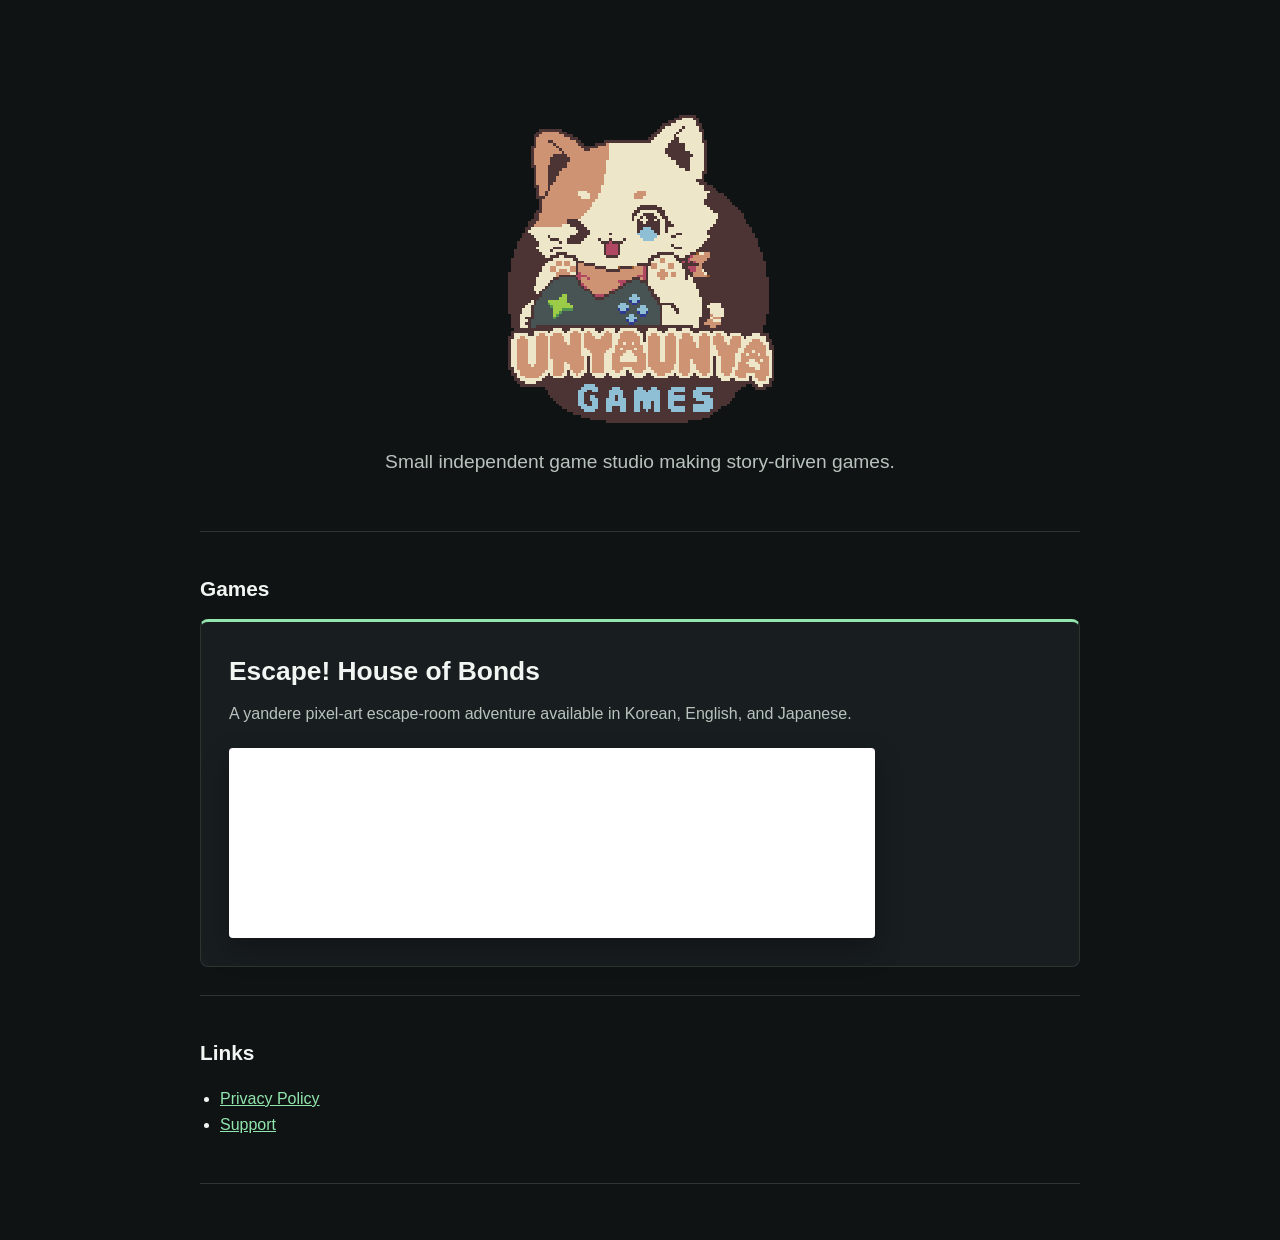
==== index.html @ 48a3f3ac "Bust stylesheet cache for Steam widget fix" ====
<!doctype html>
<html lang="ko">
<head>
  <meta charset="utf-8">
  <meta name="viewport" content="width=device-width, initial-scale=1">
  <title>UNYAUNYA GAMES</title>
  <link rel="stylesheet" href="style.css?v=a852442">
</head>
<body>
  <main class="page">
    <header class="hero">
      <img class="site-logo hero-logo" src="assets/logo.png" alt="UNYAUNYA GAMES">
      <h1 class="sr-only">UNYAUNYA GAMES</h1>
      <p class="lead">Small independent game studio making story-driven games.</p>
    </header>

    <section>
      <h2>Games</h2>
      <article class="game">
        <h3>Escape! House of Bonds</h3>
        <p class="game-description">A yandere pixel-art escape-room adventure available in Korean, English, and Japanese.</p>
        <div class="steam-embed">
          <iframe
            src="https://store.steampowered.com/widget/4719560/"
            title="Escape! House of Bonds on Steam"
            width="646"
            height="190"
            loading="lazy">
          </iframe>
        </div>
      </article>
    </section>

    <section>
      <h2>Links</h2>
      <ul class="links">
        <li><a href="privacy.html">Privacy Policy</a></li>
        <li><a href="support.html">Support</a></li>
      </ul>
    </section>
  </main>
</body>
</html>
---- style.css ----
:root {
  color-scheme: light dark;
  --bg: #101314;
  --panel: #181d1f;
  --text: #f2f6f3;
  --muted: #b9c3bd;
  --line: #2c3530;
  --accent: #91e6ad;
}

* {
  box-sizing: border-box;
}

body {
  margin: 0;
  min-height: 100vh;
  background: var(--bg);
  color: var(--text);
  font-family: -apple-system, BlinkMacSystemFont, "Segoe UI", sans-serif;
  line-height: 1.65;
}

.page {
  width: min(880px, calc(100% - 32px));
  margin: 0 auto;
  padding: 56px 0;
}

.hero {
  padding: 56px 0 40px;
  border-bottom: 1px solid var(--line);
  text-align: center;
}

.eyebrow,
.updated {
  color: var(--accent);
  font-size: 0.95rem;
  margin: 0 0 12px;
}

h1 {
  margin: 0 0 16px;
  font-size: clamp(2.3rem, 8vw, 5rem);
  line-height: 1.05;
}

.site-logo {
  display: block;
  width: min(280px, 100%);
  height: auto;
  image-rendering: pixelated;
  margin: 0 auto;
}

.hero-logo {
  margin: 0 auto 20px;
}

.sr-only {
  position: absolute;
  width: 1px;
  height: 1px;
  padding: 0;
  margin: -1px;
  overflow: hidden;
  clip: rect(0, 0, 0, 0);
  white-space: nowrap;
  border: 0;
}

.legal h1 {
  font-size: clamp(2rem, 6vw, 3.5rem);
}

h2 {
  margin: 40px 0 12px;
  font-size: 1.3rem;
}

h3 {
  margin: 0 0 8px;
}

p {
  margin: 0 0 14px;
  color: var(--muted);
}

.lead {
  max-width: 560px;
  margin-inline: auto;
  font-size: 1.2rem;
}

section {
  border-bottom: 1px solid var(--line);
  padding-bottom: 28px;
}

.game {
  background: var(--panel);
  border: 1px solid var(--line);
  border-top: 3px solid var(--accent);
  border-radius: 8px;
  padding: clamp(18px, 4vw, 28px);
}

.game h3 {
  font-size: clamp(1.35rem, 4vw, 1.65rem);
}

.game-description {
  max-width: 646px;
}

.steam-embed {
  width: min(646px, 100%);
  min-height: 190px;
  margin-top: 20px;
  overflow: hidden;
  border-radius: 4px;
  background: #282e39;
  box-shadow: 0 12px 28px rgb(0 0 0 / 28%);
}

.steam-embed iframe {
  display: block;
  width: 100%;
  height: 190px;
  border: 0;
  background: #282e39;
  color-scheme: dark;
}

.links {
  padding-left: 20px;
}

a {
  color: var(--accent);
}

nav {
  margin-bottom: 36px;
}
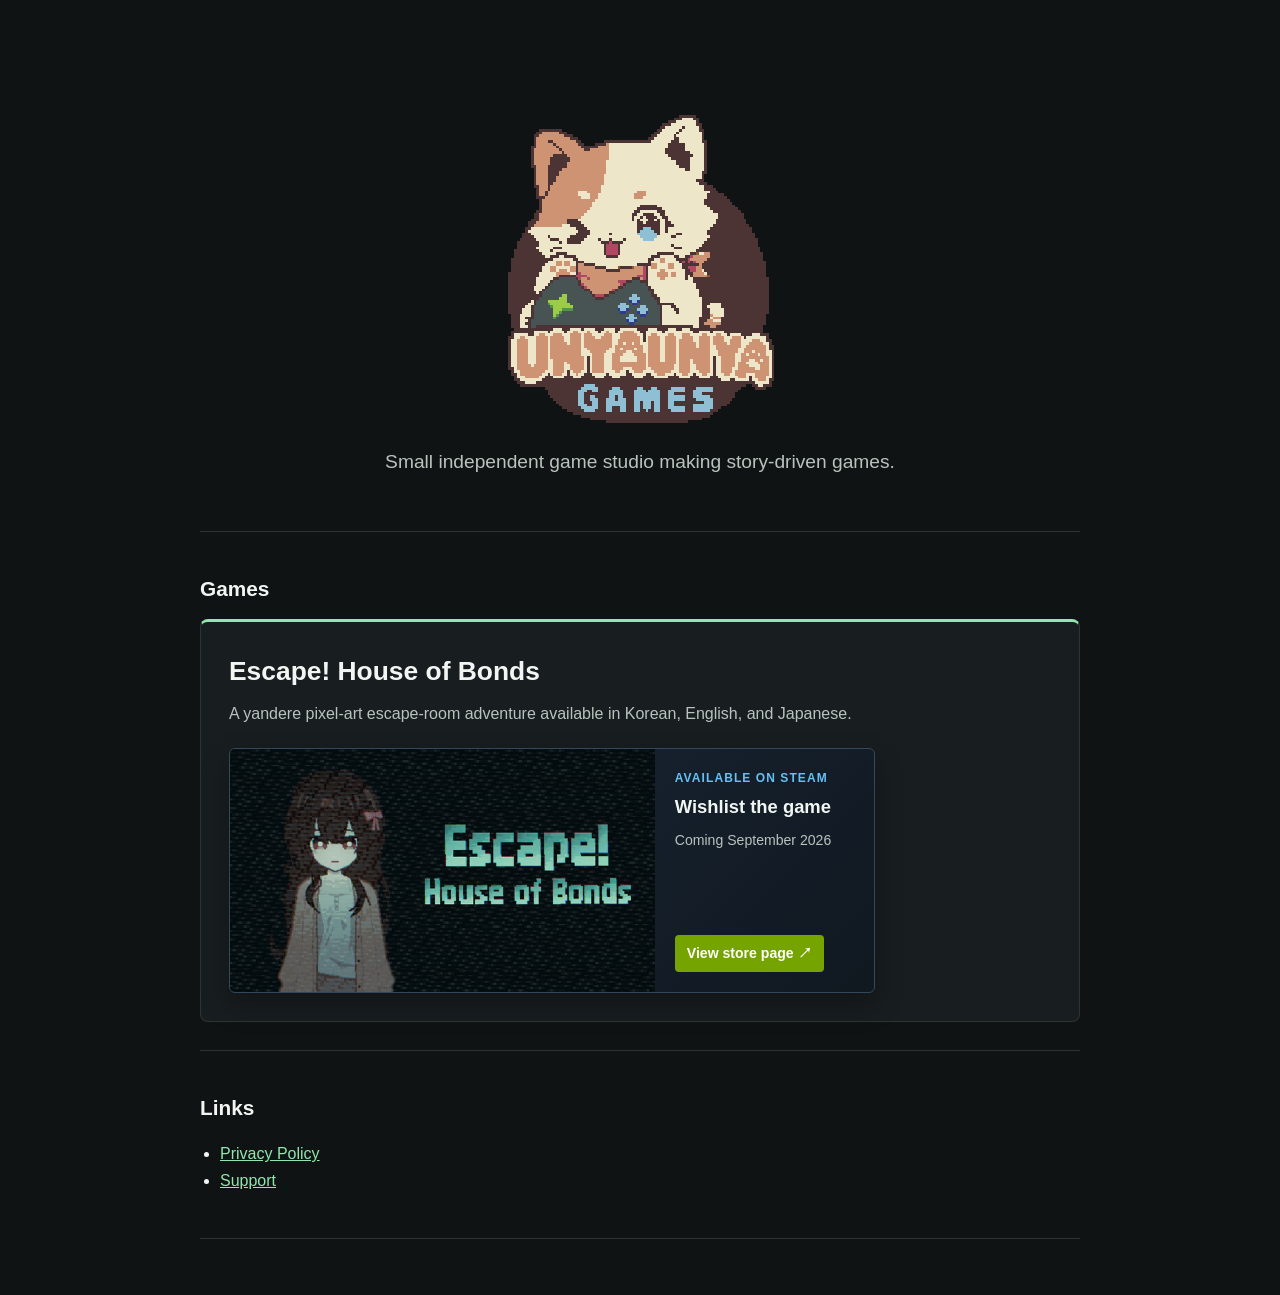
==== commit f0f817db: "Replace Steam iframe with native store card" ====
--- a/index.html
+++ b/index.html
@@ -4,7 +4,7 @@
   <meta charset="utf-8">
   <meta name="viewport" content="width=device-width, initial-scale=1">
   <title>UNYAUNYA GAMES</title>
-  <link rel="stylesheet" href="style.css?v=a852442">
+  <link rel="stylesheet" href="style.css?v=2">
 </head>
 <body>
   <main class="page">
@@ -19,15 +19,15 @@
       <article class="game">
         <h3>Escape! House of Bonds</h3>
         <p class="game-description">A yandere pixel-art escape-room adventure available in Korean, English, and Japanese.</p>
-        <div class="steam-embed">
-          <iframe
-            src="https://store.steampowered.com/widget/4719560/"
-            title="Escape! House of Bonds on Steam"
-            width="646"
-            height="190"
-            loading="lazy">
-          </iframe>
-        </div>
+        <a class="steam-card" href="https://store.steampowered.com/app/4719560/_" target="_blank" rel="noopener noreferrer">
+          <img src="assets/escape-house-of-bonds.jpg" alt="Escape! House of Bonds Steam artwork" width="616" height="353" loading="lazy">
+          <span class="steam-card-content">
+            <span class="steam-card-kicker">Available on Steam</span>
+            <span class="steam-card-title">Wishlist the game</span>
+            <span class="steam-card-release">Coming September 2026</span>
+            <span class="steam-card-action">View store page <span aria-hidden="true">↗</span></span>
+          </span>
+        </a>
       </article>
     </section>
 
--- a/style.css
+++ b/style.css
@@ -115,23 +115,91 @@
   max-width: 646px;
 }
 
-.steam-embed {
+.steam-card {
+  display: grid;
+  grid-template-columns: minmax(0, 1.55fr) minmax(190px, 0.8fr);
   width: min(646px, 100%);
-  min-height: 190px;
   margin-top: 20px;
   overflow: hidden;
-  border-radius: 4px;
-  background: #282e39;
+  border: 1px solid #35475b;
+  border-radius: 6px;
+  background: linear-gradient(135deg, #1b2838, #101820);
+  color: var(--text);
+  text-decoration: none;
   box-shadow: 0 12px 28px rgb(0 0 0 / 28%);
-}
-
-.steam-embed iframe {
+  transition: transform 160ms ease, border-color 160ms ease, box-shadow 160ms ease;
+}
+
+.steam-card:hover {
+  transform: translateY(-2px);
+  border-color: #66c0f4;
+  box-shadow: 0 16px 34px rgb(0 0 0 / 36%);
+}
+
+.steam-card:focus-visible {
+  outline: 3px solid var(--accent);
+  outline-offset: 3px;
+}
+
+.steam-card img {
   display: block;
   width: 100%;
-  height: 190px;
-  border: 0;
-  background: #282e39;
-  color-scheme: dark;
+  height: 100%;
+  min-height: 180px;
+  object-fit: cover;
+}
+
+.steam-card-content {
+  display: flex;
+  flex-direction: column;
+  align-items: flex-start;
+  padding: 20px;
+}
+
+.steam-card-kicker {
+  color: #66c0f4;
+  font-size: 0.75rem;
+  font-weight: 700;
+  letter-spacing: 0.09em;
+  text-transform: uppercase;
+}
+
+.steam-card-title {
+  margin-top: 4px;
+  font-size: 1.15rem;
+  font-weight: 700;
+}
+
+.steam-card-release {
+  margin-top: 6px;
+  color: var(--muted);
+  font-size: 0.88rem;
+}
+
+.steam-card-action {
+  margin-top: auto;
+  padding: 7px 12px;
+  border-radius: 4px;
+  background: #75a300;
+  color: #fff;
+  font-size: 0.88rem;
+  font-weight: 650;
+}
+
+@media (max-width: 620px) {
+  .steam-card {
+    grid-template-columns: 1fr;
+  }
+
+  .steam-card img {
+    height: auto;
+    min-height: 0;
+    aspect-ratio: 616 / 353;
+  }
+
+  .steam-card-content {
+    min-height: 160px;
+  }
 }
 
 .links {
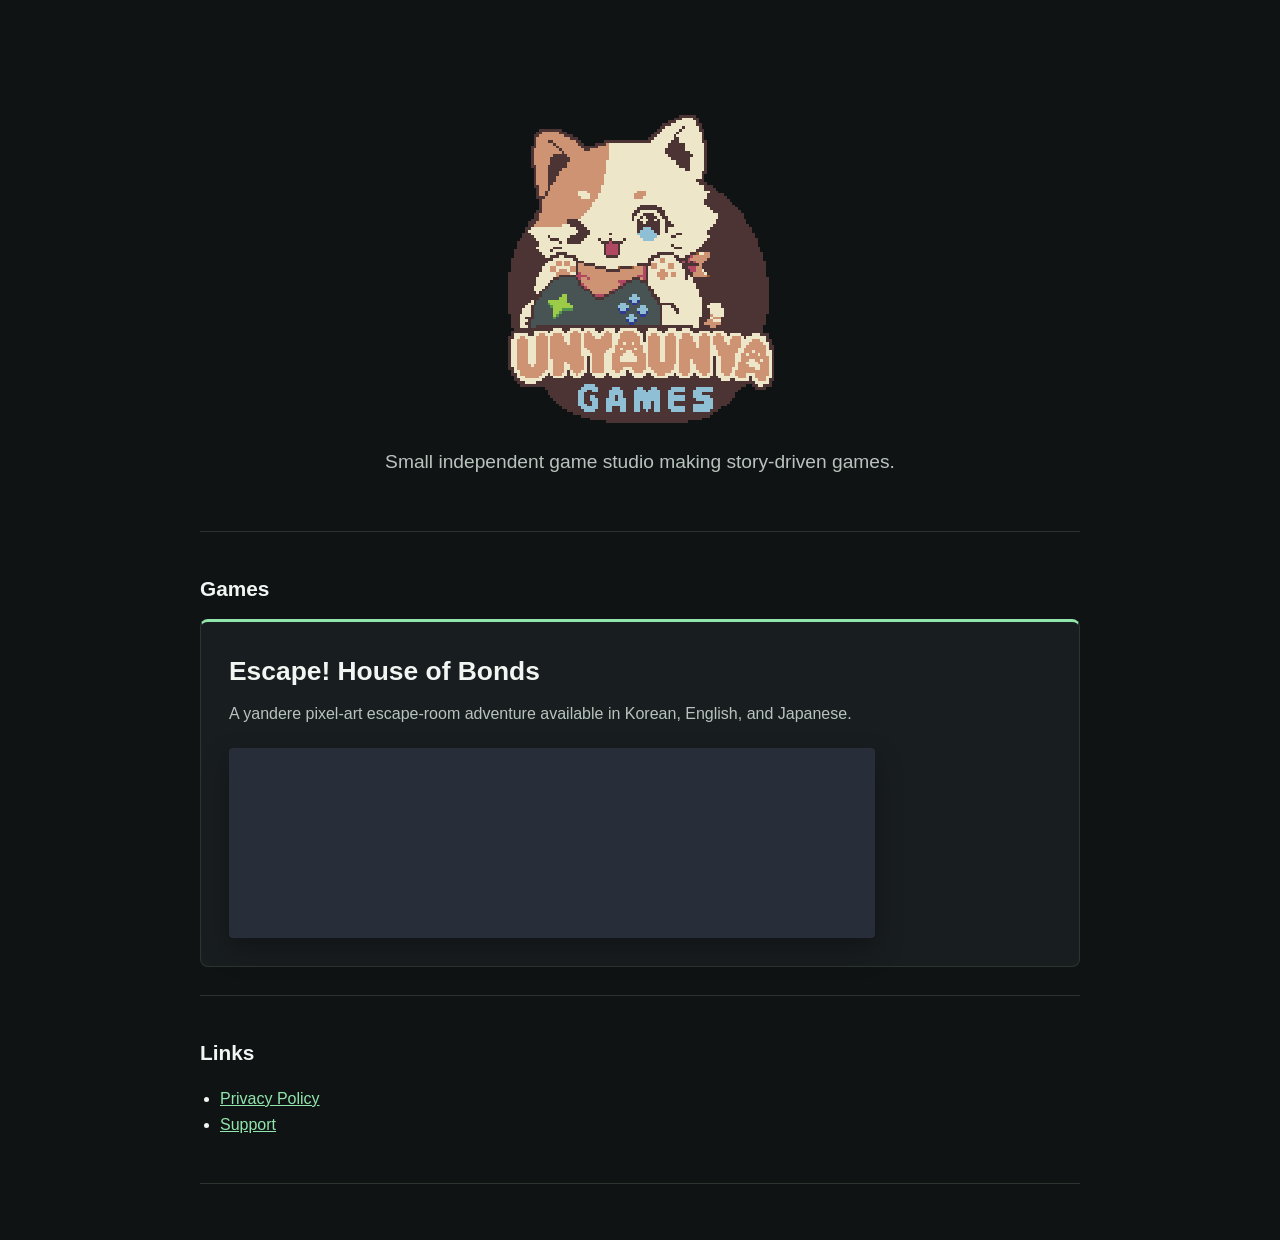
==== commit ec74da76: "Restore transparent Steam store widget" ====
--- a/index.html
+++ b/index.html
@@ -4,7 +4,7 @@
   <meta charset="utf-8">
   <meta name="viewport" content="width=device-width, initial-scale=1">
   <title>UNYAUNYA GAMES</title>
-  <link rel="stylesheet" href="style.css?v=2">
+  <link rel="stylesheet" href="style.css?v=3">
 </head>
 <body>
   <main class="page">
@@ -19,15 +19,16 @@
       <article class="game">
         <h3>Escape! House of Bonds</h3>
         <p class="game-description">A yandere pixel-art escape-room adventure available in Korean, English, and Japanese.</p>
-        <a class="steam-card" href="https://store.steampowered.com/app/4719560/_" target="_blank" rel="noopener noreferrer">
-          <img src="assets/escape-house-of-bonds.jpg" alt="Escape! House of Bonds Steam artwork" width="616" height="353" loading="lazy">
-          <span class="steam-card-content">
-            <span class="steam-card-kicker">Available on Steam</span>
-            <span class="steam-card-title">Wishlist the game</span>
-            <span class="steam-card-release">Coming September 2026</span>
-            <span class="steam-card-action">View store page <span aria-hidden="true">↗</span></span>
-          </span>
-        </a>
+        <div class="steam-embed">
+          <iframe
+            src="https://store.steampowered.com/widget/4719560/"
+            title="Escape! House of Bonds on Steam"
+            width="646"
+            height="190"
+            loading="lazy"
+            allowtransparency="true">
+          </iframe>
+        </div>
       </article>
     </section>
 
--- a/style.css
+++ b/style.css
@@ -115,91 +115,23 @@
   max-width: 646px;
 }
 
-.steam-card {
-  display: grid;
-  grid-template-columns: minmax(0, 1.55fr) minmax(190px, 0.8fr);
+.steam-embed {
   width: min(646px, 100%);
+  min-height: 190px;
   margin-top: 20px;
   overflow: hidden;
-  border: 1px solid #35475b;
-  border-radius: 6px;
-  background: linear-gradient(135deg, #1b2838, #101820);
-  color: var(--text);
-  text-decoration: none;
+  border-radius: 4px;
+  background: #282e39;
   box-shadow: 0 12px 28px rgb(0 0 0 / 28%);
-  transition: transform 160ms ease, border-color 160ms ease, box-shadow 160ms ease;
 }
 
-.steam-card:hover {
-  transform: translateY(-2px);
-  border-color: #66c0f4;
-  box-shadow: 0 16px 34px rgb(0 0 0 / 36%);
-}
-
-.steam-card:focus-visible {
-  outline: 3px solid var(--accent);
-  outline-offset: 3px;
-}
-
-.steam-card img {
+.steam-embed iframe {
   display: block;
   width: 100%;
-  height: 100%;
-  min-height: 180px;
-  object-fit: cover;
-}
-
-.steam-card-content {
-  display: flex;
-  flex-direction: column;
-  align-items: flex-start;
-  padding: 20px;
-}
-
-.steam-card-kicker {
-  color: #66c0f4;
-  font-size: 0.75rem;
-  font-weight: 700;
-  letter-spacing: 0.09em;
-  text-transform: uppercase;
-}
-
-.steam-card-title {
-  margin-top: 4px;
-  font-size: 1.15rem;
-  font-weight: 700;
-}
-
-.steam-card-release {
-  margin-top: 6px;
-  color: var(--muted);
-  font-size: 0.88rem;
-}
-
-.steam-card-action {
-  margin-top: auto;
-  padding: 7px 12px;
-  border-radius: 4px;
-  background: #75a300;
-  color: #fff;
-  font-size: 0.88rem;
-  font-weight: 650;
-}
-
-@media (max-width: 620px) {
-  .steam-card {
-    grid-template-columns: 1fr;
-  }
-
-  .steam-card img {
-    height: auto;
-    min-height: 0;
-    aspect-ratio: 616 / 353;
-  }
-
-  .steam-card-content {
-    min-height: 160px;
-  }
+  height: 190px;
+  border: 0;
+  background: transparent;
+  color-scheme: normal;
 }
 
 .links {
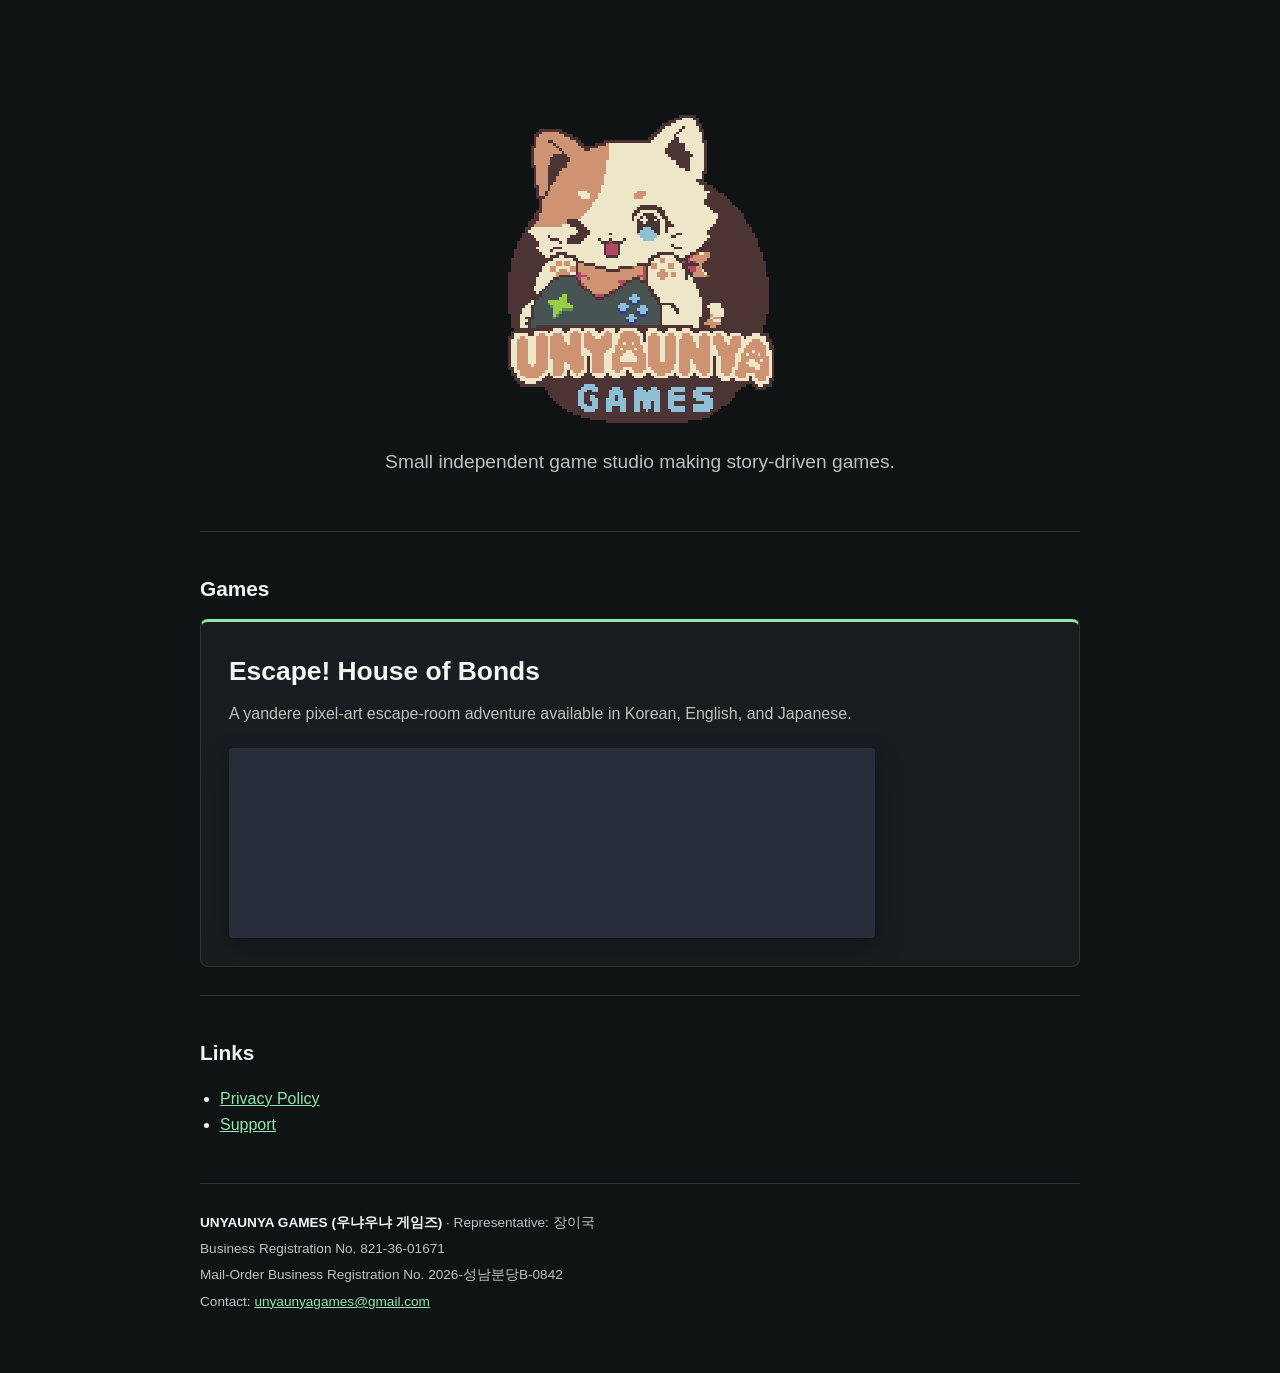
==== commit cd9bc0c8: "Add business details and site favicon" ====
--- a/index.html
+++ b/index.html
@@ -4,7 +4,8 @@
   <meta charset="utf-8">
   <meta name="viewport" content="width=device-width, initial-scale=1">
   <title>UNYAUNYA GAMES</title>
-  <link rel="stylesheet" href="style.css?v=3">
+  <link rel="icon" type="image/png" href="assets/logo.png">
+  <link rel="stylesheet" href="style.css?v=4">
 </head>
 <body>
   <main class="page">
@@ -39,6 +40,13 @@
         <li><a href="support.html">Support</a></li>
       </ul>
     </section>
+
+    <footer class="business-info" aria-label="Business information">
+      <p><strong>UNYAUNYA GAMES (우냐우냐 게임즈)</strong> · Representative: 장이국</p>
+      <p>Business Registration No. 821-36-01671</p>
+      <p>Mail-Order Business Registration No. 2026-성남분당B-0842</p>
+      <p>Contact: <a href="mailto:unyaunyagames@gmail.com">unyaunyagames@gmail.com</a></p>
+    </footer>
   </main>
 </body>
 </html>
--- a/style.css
+++ b/style.css
@@ -145,3 +145,16 @@
 nav {
   margin-bottom: 36px;
 }
+
+.business-info {
+  padding-top: 28px;
+  font-size: 0.85rem;
+}
+
+.business-info p {
+  margin-bottom: 4px;
+}
+
+.business-info strong {
+  color: var(--text);
+}
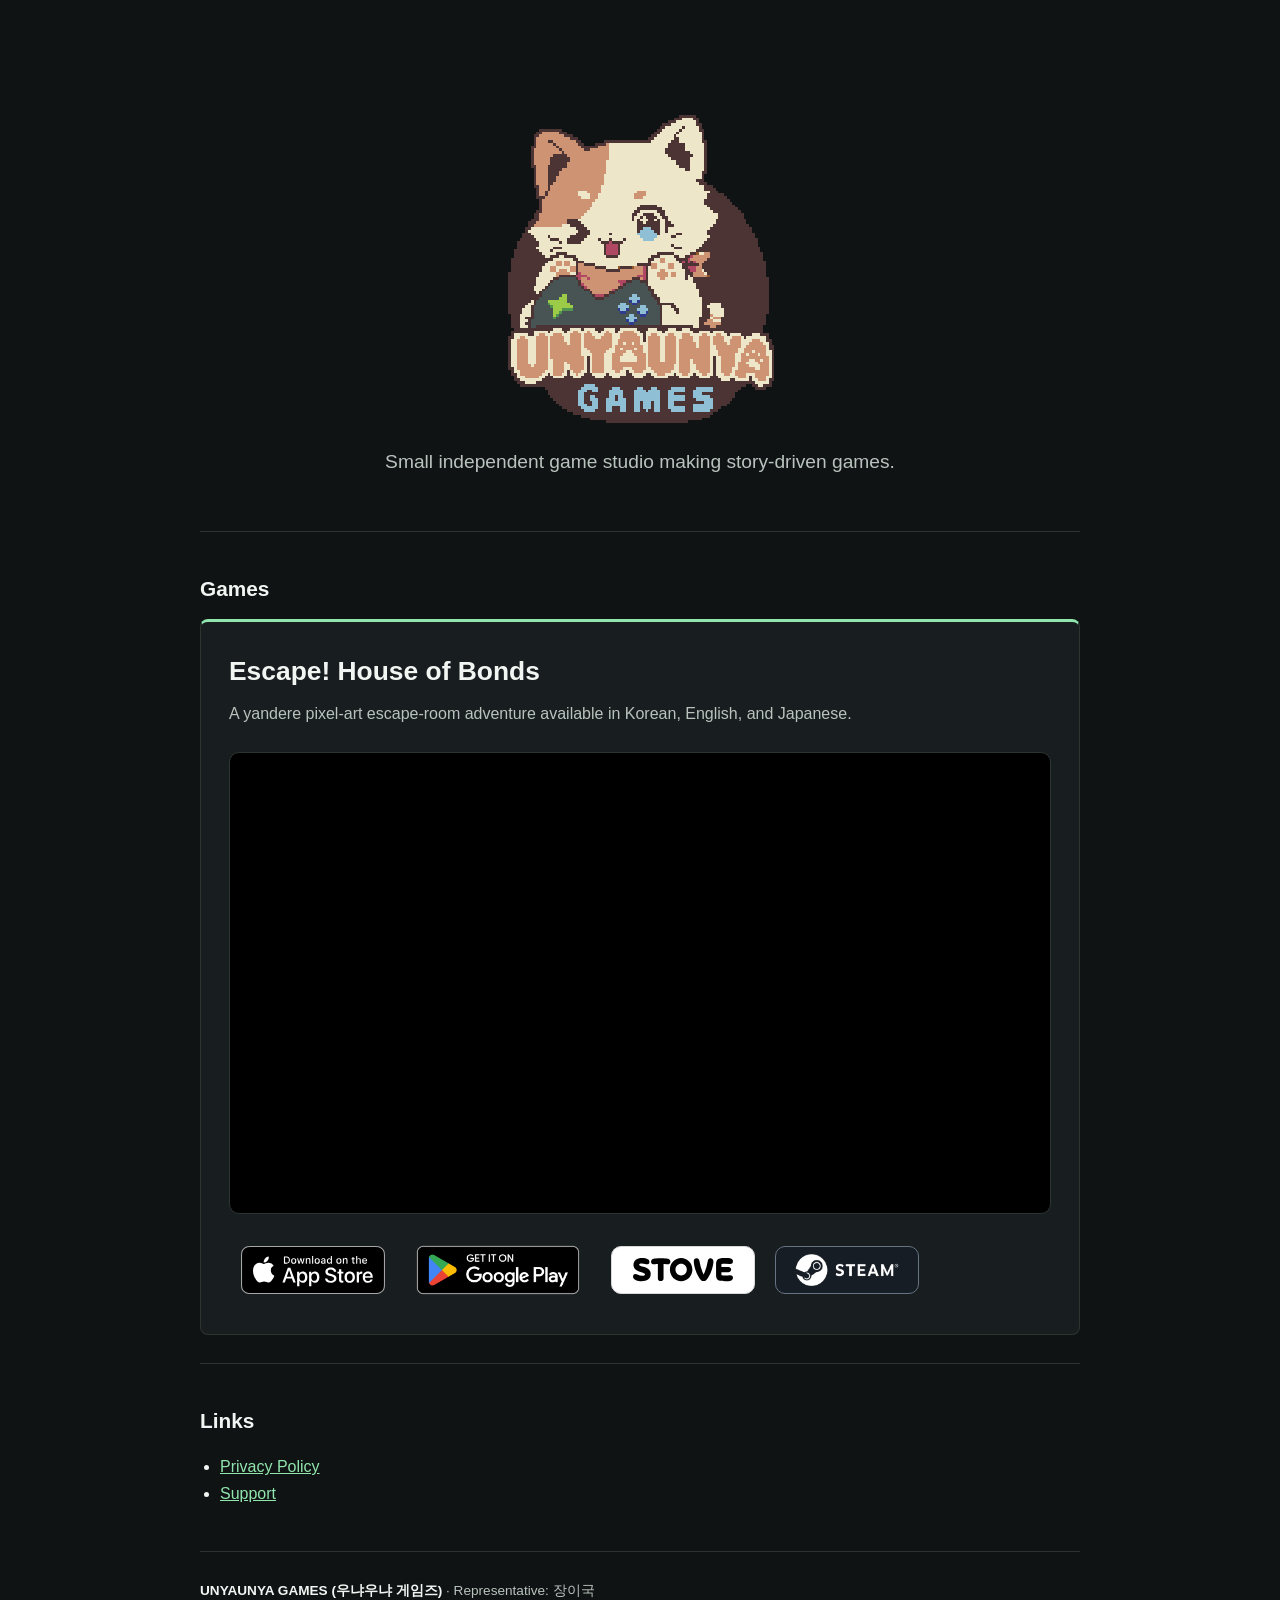
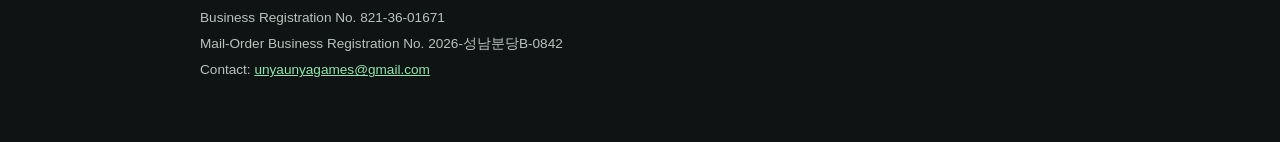
==== commit 55a560c6: "Add game trailer and store download buttons" ====
--- a/index.html
+++ b/index.html
@@ -5,7 +5,7 @@
   <meta name="viewport" content="width=device-width, initial-scale=1">
   <title>UNYAUNYA GAMES</title>
   <link rel="icon" type="image/png" href="assets/logo.png">
-  <link rel="stylesheet" href="style.css?v=4">
+  <link rel="stylesheet" href="style.css?v=12">
 </head>
 <body>
   <main class="page">
@@ -20,15 +20,31 @@
       <article class="game">
         <h3>Escape! House of Bonds</h3>
         <p class="game-description">A yandere pixel-art escape-room adventure available in Korean, English, and Japanese.</p>
-        <div class="steam-embed">
+        <div class="trailer">
           <iframe
-            src="https://store.steampowered.com/widget/4719560/"
-            title="Escape! House of Bonds on Steam"
-            width="646"
-            height="190"
+            src="https://www.youtube-nocookie.com/embed/Ct5GcwSQ2rg"
+            title="Escape! House of Bonds — Official Trailer"
+            width="800"
+            height="450"
             loading="lazy"
-            allowtransparency="true">
+            referrerpolicy="strict-origin-when-cross-origin"
+            allow="accelerometer; autoplay; clipboard-write; encrypted-media; gyroscope; picture-in-picture; web-share"
+            allowfullscreen>
           </iframe>
+        </div>
+        <div class="store-links">
+        <a class="app-store-badge" href="https://apps.apple.com/kr/app/탈출-인연의집/id6776552317" aria-label="Download Escape! House of Bonds on the App Store">
+          <img src="assets/app-store-badge.svg" alt="Download on the App Store" width="180" height="60">
+        </a>
+        <a class="google-play-badge" href="https://play.google.com/store/apps/details?id=com.unyaunyagames.escape" aria-label="Get Escape! House of Bonds on Google Play">
+          <img src="assets/google-play-badge.png" alt="Get it on Google Play" width="233" height="90">
+        </a>
+        <a class="stove-link" href="https://store.onstove.com/ko/games/105653" aria-label="View Escape! House of Bonds on STOVE">
+          <img src="assets/stove-logo.svg" alt="STOVE" width="120" height="28">
+        </a>
+        <a class="steam-link" href="https://store.steampowered.com/app/4719560/" aria-label="View Escape! House of Bonds on Steam">
+          <img src="assets/steam-logo.png" alt="Steam" width="135" height="40">
+        </a>
         </div>
       </article>
     </section>
--- a/style.css
+++ b/style.css
@@ -115,23 +115,116 @@
   max-width: 646px;
 }
 
-.steam-embed {
-  width: min(646px, 100%);
-  min-height: 190px;
-  margin-top: 20px;
+.store-links {
+  display: flex;
+  flex-wrap: wrap;
+  align-items: center;
+  gap: 24px 20px;
+  padding: 12px;
+}
+
+.trailer {
+  width: 100%;
+  aspect-ratio: 16 / 9;
+  margin: 24px 0 20px;
   overflow: hidden;
-  border-radius: 4px;
-  background: #282e39;
-  box-shadow: 0 12px 28px rgb(0 0 0 / 28%);
-}
-
-.steam-embed iframe {
+  border: 1px solid var(--line);
+  border-radius: 10px;
+  background: #000;
+}
+
+.trailer iframe {
   display: block;
   width: 100%;
-  height: 190px;
+  height: 100%;
   border: 0;
-  background: transparent;
-  color-scheme: normal;
+}
+
+
+
+.stove-link {
+  display: flex;
+  align-items: center;
+  justify-content: center;
+  width: 144px;
+  min-height: 48px;
+  padding: 6px 16px;
+  border: 1px solid #d8d8d8;
+  border-radius: 10px;
+  background: #fff;
+  color: #ff855e;
+  text-decoration: none;
+}
+
+.stove-link:hover {
+  background: #eee;
+}
+
+.stove-link:focus-visible {
+  outline: 3px solid var(--accent);
+  outline-offset: 5px;
+}
+
+.stove-link img {
+  display: block;
+  width: 100px;
+  height: auto;
+}
+
+.app-store-badge {
+  display: inline-block;
+  border-radius: 10px;
+}
+
+.app-store-badge img {
+  display: block;
+  width: 144px;
+  height: auto;
+}
+
+.google-play-badge {
+  display: inline-block;
+  flex-shrink: 0;
+  margin-block: -12px;
+  border-radius: 10px;
+}
+
+.google-play-badge img {
+  display: block;
+  width: 186px;
+  height: auto;
+}
+
+.app-store-badge:focus-visible,
+.google-play-badge:focus-visible {
+  outline: 3px solid var(--accent);
+  outline-offset: 5px;
+}
+
+.steam-link {
+  display: flex;
+  align-items: center;
+  justify-content: center;
+  width: 144px;
+  min-height: 48px;
+  border: 1px solid #657382;
+  border-radius: 10px;
+  background: #171d25;
+}
+
+.steam-link:hover {
+  background: #263545;
+}
+
+.steam-link:focus-visible {
+  outline: 3px solid var(--accent);
+  outline-offset: 5px;
+}
+
+.steam-link img {
+  display: block;
+  width: 108px;
+  height: auto;
 }
 
 .links {
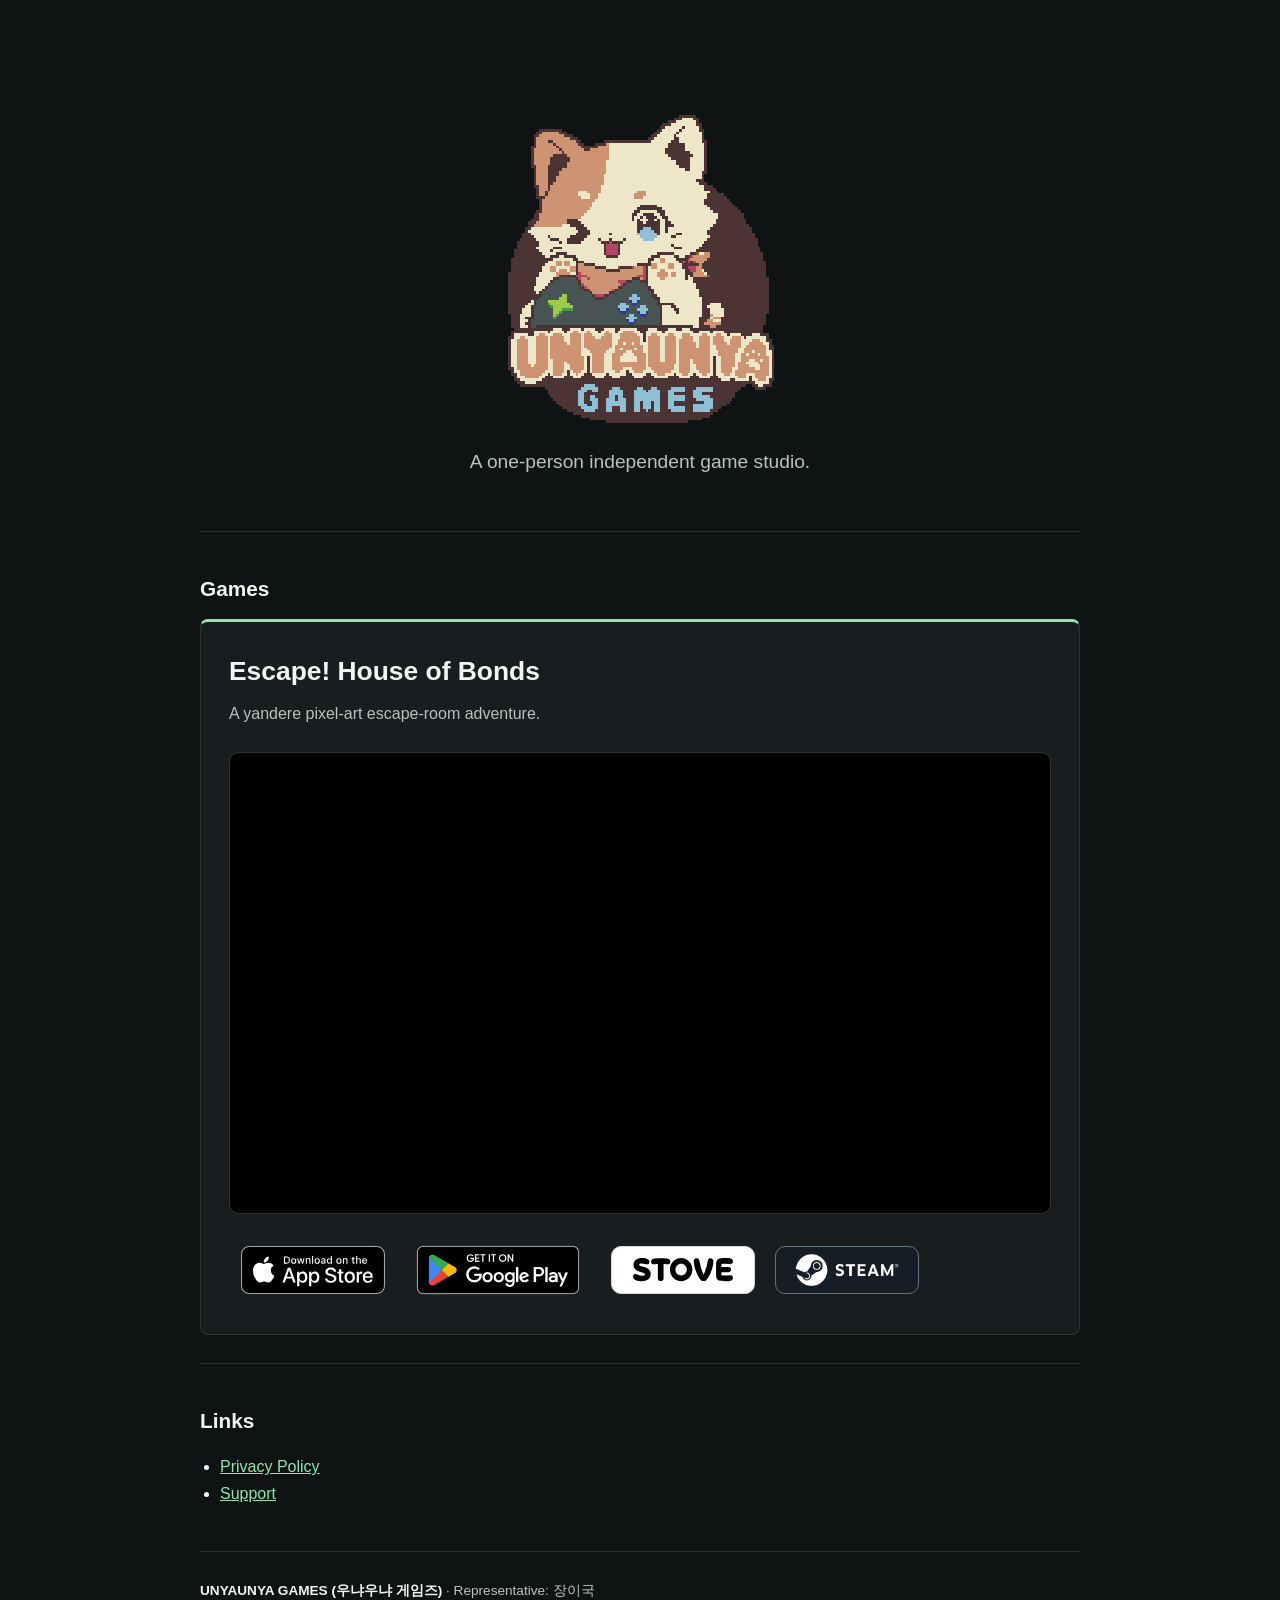
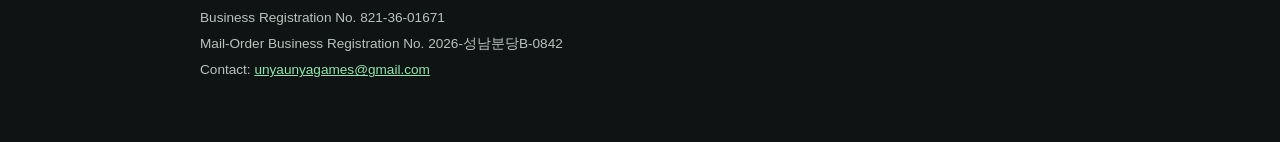
==== commit 651a3c79: "Update studio and game descriptions" ====
--- a/index.html
+++ b/index.html
@@ -12,14 +12,14 @@
     <header class="hero">
       <img class="site-logo hero-logo" src="assets/logo.png" alt="UNYAUNYA GAMES">
       <h1 class="sr-only">UNYAUNYA GAMES</h1>
-      <p class="lead">Small independent game studio making story-driven games.</p>
+      <p class="lead">A one-person independent game studio.</p>
     </header>
 
     <section>
       <h2>Games</h2>
       <article class="game">
         <h3>Escape! House of Bonds</h3>
-        <p class="game-description">A yandere pixel-art escape-room adventure available in Korean, English, and Japanese.</p>
+        <p class="game-description">A yandere pixel-art escape-room adventure.</p>
         <div class="trailer">
           <iframe
             src="https://www.youtube-nocookie.com/embed/Ct5GcwSQ2rg"
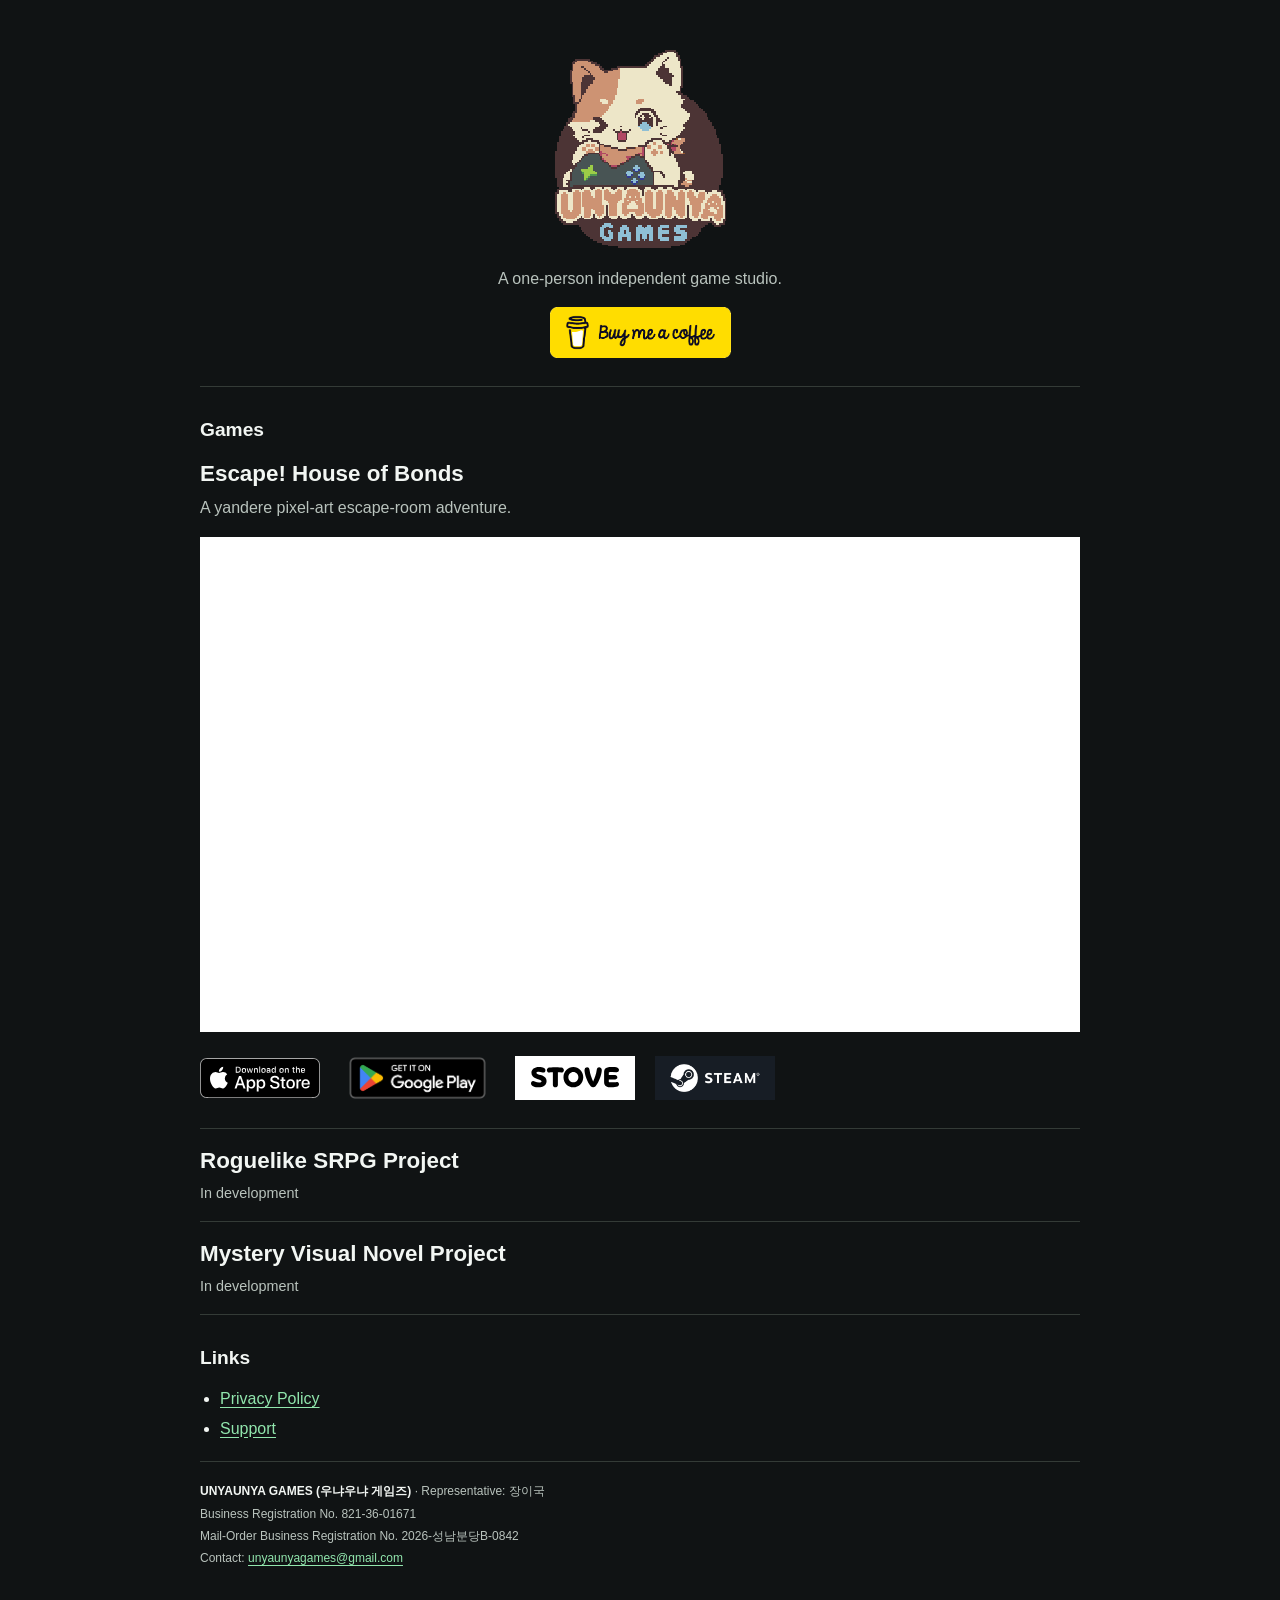
==== commit a1840618: "Add studio support link and upcoming projects" ====
--- a/index.html
+++ b/index.html
@@ -4,19 +4,40 @@
   <meta charset="utf-8">
   <meta name="viewport" content="width=device-width, initial-scale=1">
   <title>UNYAUNYA GAMES</title>
+  <meta name="description" content="우냐우냐 게임즈는 1인 인디 게임 스튜디오입니다.">
+  <link rel="canonical" href="https://unyaunyagames.com/">
+  <meta property="og:type" content="website">
+  <meta property="og:site_name" content="UNYAUNYA GAMES">
+  <meta property="og:title" content="UNYAUNYA GAMES">
+  <meta property="og:description" content="우냐우냐 게임즈는 1인 인디 게임 스튜디오입니다.">
+  <meta property="og:url" content="https://unyaunyagames.com/">
+  <meta property="og:image" content="https://unyaunyagames.com/assets/logo.png">
+  <meta property="og:image:type" content="image/png">
+  <meta property="og:image:width" content="100">
+  <meta property="og:image:height" content="112">
+  <meta property="og:image:alt" content="UNYAUNYA GAMES 로고">
+  <meta name="twitter:card" content="summary">
+  <meta name="twitter:title" content="UNYAUNYA GAMES">
+  <meta name="twitter:description" content="우냐우냐 게임즈는 1인 인디 게임 스튜디오입니다.">
+  <meta name="twitter:image" content="https://unyaunyagames.com/assets/logo.png">
+  <meta name="twitter:image:alt" content="UNYAUNYA GAMES 로고">
   <link rel="icon" type="image/png" href="assets/logo.png">
-  <link rel="stylesheet" href="style.css?v=12">
+  <link rel="stylesheet" href="style.css?v=17">
 </head>
 <body>
   <main class="page">
     <header class="hero">
-      <img class="site-logo hero-logo" src="assets/logo.png" alt="UNYAUNYA GAMES">
+      <img class="site-logo" src="assets/logo.png" alt="UNYAUNYA GAMES" width="100" height="112">
       <h1 class="sr-only">UNYAUNYA GAMES</h1>
       <p class="lead">A one-person independent game studio.</p>
+      <a class="coffee-link" href="https://buymeacoffee.com/unyaunyagames" target="_blank" rel="noopener noreferrer">
+        <img src="assets/buy-me-a-coffee.png" alt="Buy me a coffee" width="545" height="153">
+        <span class="sr-only"> (opens in a new tab)</span>
+      </a>
     </header>
 
-    <section>
-      <h2>Games</h2>
+    <section class="games" aria-labelledby="games-heading">
+      <h2 id="games-heading">Games</h2>
       <article class="game">
         <h3>Escape! House of Bonds</h3>
         <p class="game-description">A yandere pixel-art escape-room adventure.</p>
@@ -47,11 +68,19 @@
         </a>
         </div>
       </article>
+      <article class="game upcoming-game">
+        <h3>Roguelike SRPG Project</h3>
+        <p class="game-status">In development</p>
+      </article>
+      <article class="game upcoming-game">
+        <h3>Mystery Visual Novel Project</h3>
+        <p class="game-status">In development</p>
+      </article>
     </section>
 
-    <section>
+    <section class="site-links">
       <h2>Links</h2>
-      <ul class="links">
+      <ul>
         <li><a href="privacy.html">Privacy Policy</a></li>
         <li><a href="support.html">Support</a></li>
       </ul>
--- a/style.css
+++ b/style.css
@@ -1,10 +1,9 @@
 :root {
-  color-scheme: light dark;
+  color-scheme: dark;
   --bg: #101314;
-  --panel: #181d1f;
   --text: #f2f6f3;
   --muted: #b9c3bd;
-  --line: #2c3530;
+  --line: #343b37;
   --accent: #91e6ad;
 }
 
@@ -14,48 +13,30 @@
 
 body {
   margin: 0;
-  min-height: 100vh;
   background: var(--bg);
   color: var(--text);
   font-family: -apple-system, BlinkMacSystemFont, "Segoe UI", sans-serif;
-  line-height: 1.65;
+  line-height: 1.6;
 }
 
 .page {
   width: min(880px, calc(100% - 32px));
   margin: 0 auto;
-  padding: 56px 0;
+  padding: 32px 0;
 }
 
 .hero {
-  padding: 56px 0 40px;
+  padding: 16px 0 28px;
+  text-align: center;
   border-bottom: 1px solid var(--line);
-  text-align: center;
-}
-
-.eyebrow,
-.updated {
-  color: var(--accent);
-  font-size: 0.95rem;
-  margin: 0 0 12px;
-}
-
-h1 {
-  margin: 0 0 16px;
-  font-size: clamp(2.3rem, 8vw, 5rem);
-  line-height: 1.05;
 }
 
 .site-logo {
   display: block;
-  width: min(280px, 100%);
-  height: auto;
+  width: min(180px, 100%);
+  height: auto;
+  margin: 0 auto 16px;
   image-rendering: pixelated;
-  margin: 0 auto;
-}
-
-.hero-logo {
-  margin: 0 auto 20px;
 }
 
 .sr-only {
@@ -70,184 +51,182 @@
   border: 0;
 }
 
-.legal h1 {
-  font-size: clamp(2rem, 6vw, 3.5rem);
+p {
+  margin: 0 0 12px;
+  color: var(--muted);
+}
+
+.lead {
+  font-size: 1rem;
+}
+
+.coffee-link {
+  display: inline-block;
+  width: min(181px, 100%);
+  margin-top: 4px;
+  vertical-align: middle;
+}
+
+.coffee-link img {
+  display: block;
+  width: 100%;
+  height: auto;
+}
+
+a {
+  color: var(--accent);
+  text-underline-offset: 3px;
+}
+
+a:focus-visible {
+  outline: 2px solid var(--accent);
+  outline-offset: 4px;
 }
 
 h2 {
-  margin: 40px 0 12px;
-  font-size: 1.3rem;
+  margin: 28px 0 12px;
+  font-size: 1.2rem;
 }
 
 h3 {
-  margin: 0 0 8px;
-}
-
-p {
-  margin: 0 0 14px;
-  color: var(--muted);
-}
-
-.lead {
-  max-width: 560px;
-  margin-inline: auto;
-  font-size: 1.2rem;
-}
-
-section {
-  border-bottom: 1px solid var(--line);
-  padding-bottom: 28px;
-}
-
-.game {
-  background: var(--panel);
-  border: 1px solid var(--line);
-  border-top: 3px solid var(--accent);
-  border-radius: 8px;
-  padding: clamp(18px, 4vw, 28px);
-}
-
-.game h3 {
-  font-size: clamp(1.35rem, 4vw, 1.65rem);
+  margin: 0 0 6px;
+  font-size: clamp(1.15rem, 3.5vw, 1.4rem);
+  line-height: 1.4;
 }
 
 .game-description {
-  max-width: 646px;
+  margin-bottom: 16px;
+}
+
+.trailer {
+  width: 100%;
+  aspect-ratio: 16 / 9;
+  margin-bottom: 16px;
+  background: #000;
+}
+
+.trailer iframe {
+  display: block;
+  width: 100%;
+  height: 100%;
+  border: 0;
 }
 
 .store-links {
   display: flex;
   flex-wrap: wrap;
   align-items: center;
-  gap: 24px 20px;
-  padding: 12px;
-}
-
-.trailer {
-  width: 100%;
-  aspect-ratio: 16 / 9;
-  margin: 24px 0 20px;
-  overflow: hidden;
-  border: 1px solid var(--line);
-  border-radius: 10px;
-  background: #000;
-}
-
-.trailer iframe {
-  display: block;
-  width: 100%;
-  height: 100%;
-  border: 0;
-}
-
-
-
-.stove-link {
+  gap: 12px 20px;
+}
+
+.store-links a {
   display: flex;
   align-items: center;
   justify-content: center;
-  width: 144px;
-  min-height: 48px;
-  padding: 6px 16px;
-  border: 1px solid #d8d8d8;
-  border-radius: 10px;
+  flex-shrink: 0;
+  min-height: 44px;
+}
+
+.app-store-badge img {
+  display: block;
+  width: 120px;
+  height: auto;
+}
+
+.google-play-badge img {
+  display: block;
+  width: 155px;
+  height: auto;
+}
+
+.stove-link {
+  width: 120px;
   background: #fff;
-  color: #ff855e;
-  text-decoration: none;
-}
-
-.stove-link:hover {
-  background: #eee;
-}
-
-.stove-link:focus-visible {
-  outline: 3px solid var(--accent);
-  outline-offset: 5px;
 }
 
 .stove-link img {
   display: block;
-  width: 100px;
-  height: auto;
-}
-
-.app-store-badge {
-  display: inline-block;
-  border-radius: 10px;
-}
-
-.app-store-badge img {
-  display: block;
-  width: 144px;
-  height: auto;
-}
-
-.google-play-badge {
-  display: inline-block;
-  flex-shrink: 0;
-  margin-block: -12px;
-  border-radius: 10px;
-}
-
-.google-play-badge img {
-  display: block;
-  width: 186px;
-  height: auto;
-}
-
-.app-store-badge:focus-visible,
-.google-play-badge:focus-visible {
-  outline: 3px solid var(--accent);
-  outline-offset: 5px;
+  width: 88px;
+  height: auto;
 }
 
 .steam-link {
-  display: flex;
-  align-items: center;
-  justify-content: center;
-  width: 144px;
-  min-height: 48px;
-  border: 1px solid #657382;
-  border-radius: 10px;
+  width: 120px;
   background: #171d25;
 }
 
-.steam-link:hover {
-  background: #263545;
-}
-
-.steam-link:focus-visible {
-  outline: 3px solid var(--accent);
-  outline-offset: 5px;
-}
-
 .steam-link img {
   display: block;
-  width: 108px;
-  height: auto;
-}
-
-.links {
+  width: 94px;
+  height: auto;
+}
+
+.upcoming-game {
+  padding: 16px 0;
+  border-top: 1px solid var(--line);
+}
+
+.game + .upcoming-game {
+  margin-top: 20px;
+}
+
+.upcoming-game + .upcoming-game {
+  margin-top: 0;
+}
+
+.game-status {
+  margin: 0;
+  font-size: 0.9rem;
+}
+
+.site-links {
+  border-top: 1px solid var(--line);
+  border-bottom: 1px solid var(--line);
+  padding-bottom: 20px;
+}
+
+.site-links ul {
+  margin: 0;
   padding-left: 20px;
 }
 
-a {
-  color: var(--accent);
-}
-
-nav {
-  margin-bottom: 36px;
+.site-links li + li {
+  margin-top: 4px;
 }
 
 .business-info {
-  padding-top: 28px;
-  font-size: 0.85rem;
+  padding-top: 20px;
+  font-size: 0.75rem;
 }
 
 .business-info p {
-  margin-bottom: 4px;
+  margin-bottom: 3px;
 }
 
 .business-info strong {
   color: var(--text);
 }
+
+.legal {
+  max-width: 760px;
+}
+
+.legal nav {
+  margin-bottom: 32px;
+}
+
+.legal h1 {
+  margin: 0 0 16px;
+  font-size: clamp(2rem, 6vw, 3rem);
+  line-height: 1.2;
+}
+
+.updated {
+  color: var(--muted);
+  font-size: 0.9rem;
+}
+
+.legal section {
+  padding-bottom: 20px;
+  border-bottom: 1px solid var(--line);
+}
